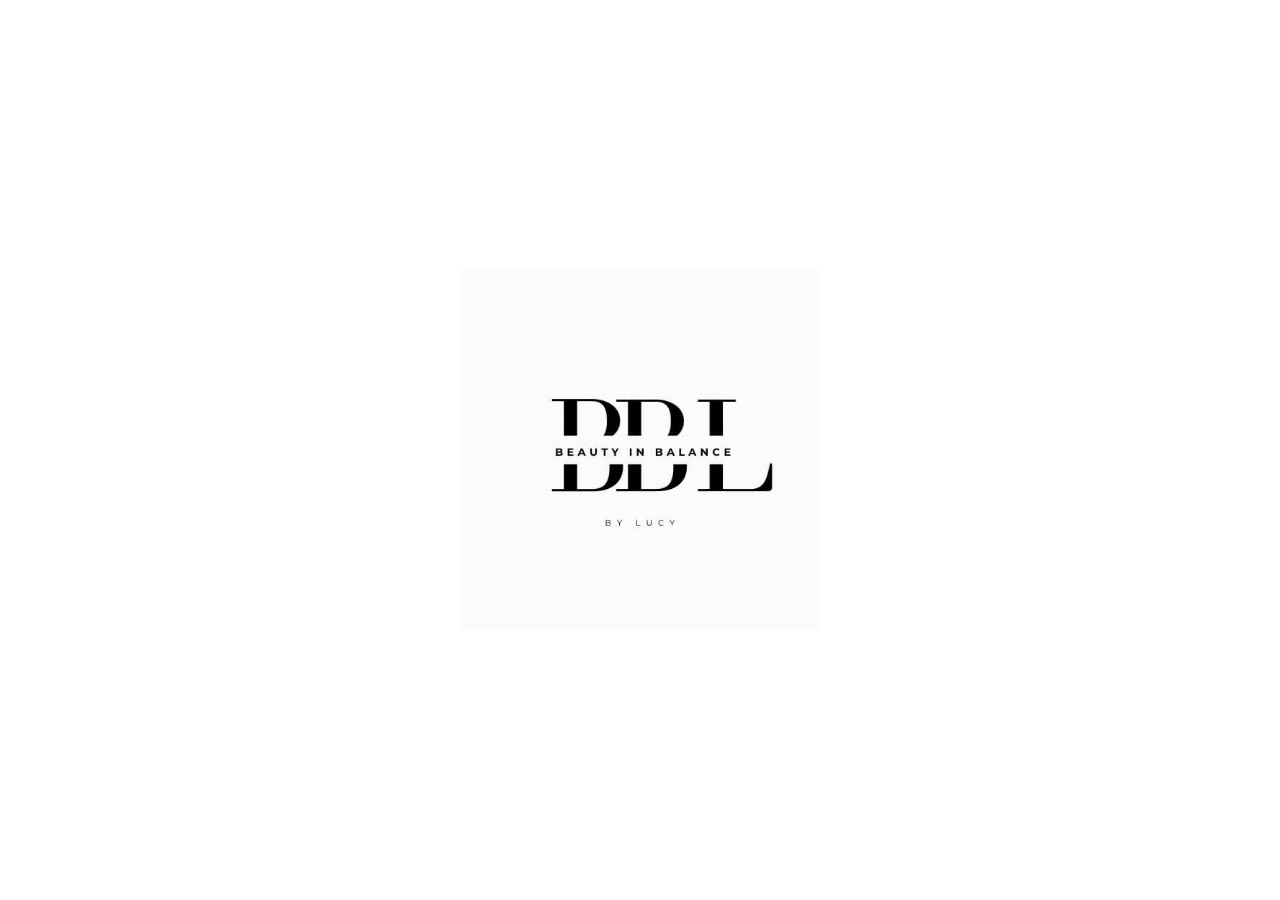
==== index.html @ 3a4e7eb5 "initial commit" ====
<!doctype html>
<html lang="cs">
  <head>
    <meta charset="UTF-8" />
    <meta name="viewport" content="width=device-width, initial-scale=1.0" />
    <title>Beauty in balance</title>
    <link rel="icon" type="image/jpeg" href="bbl_logo.jpg" />
    <style>
      html,
      body {
        height: 100%;
        margin: 0;
      }

      body {
        display: grid;
        place-items: center;
        background: #ffffff;
      }

      img {
        max-width: min(360px, 80vw);
        height: auto;
        display: block;
      }
    </style>
  </head>
  <body>
    <img src="bbl_logo.jpg" alt="Beauty in balance logo" />
  </body>
</html>
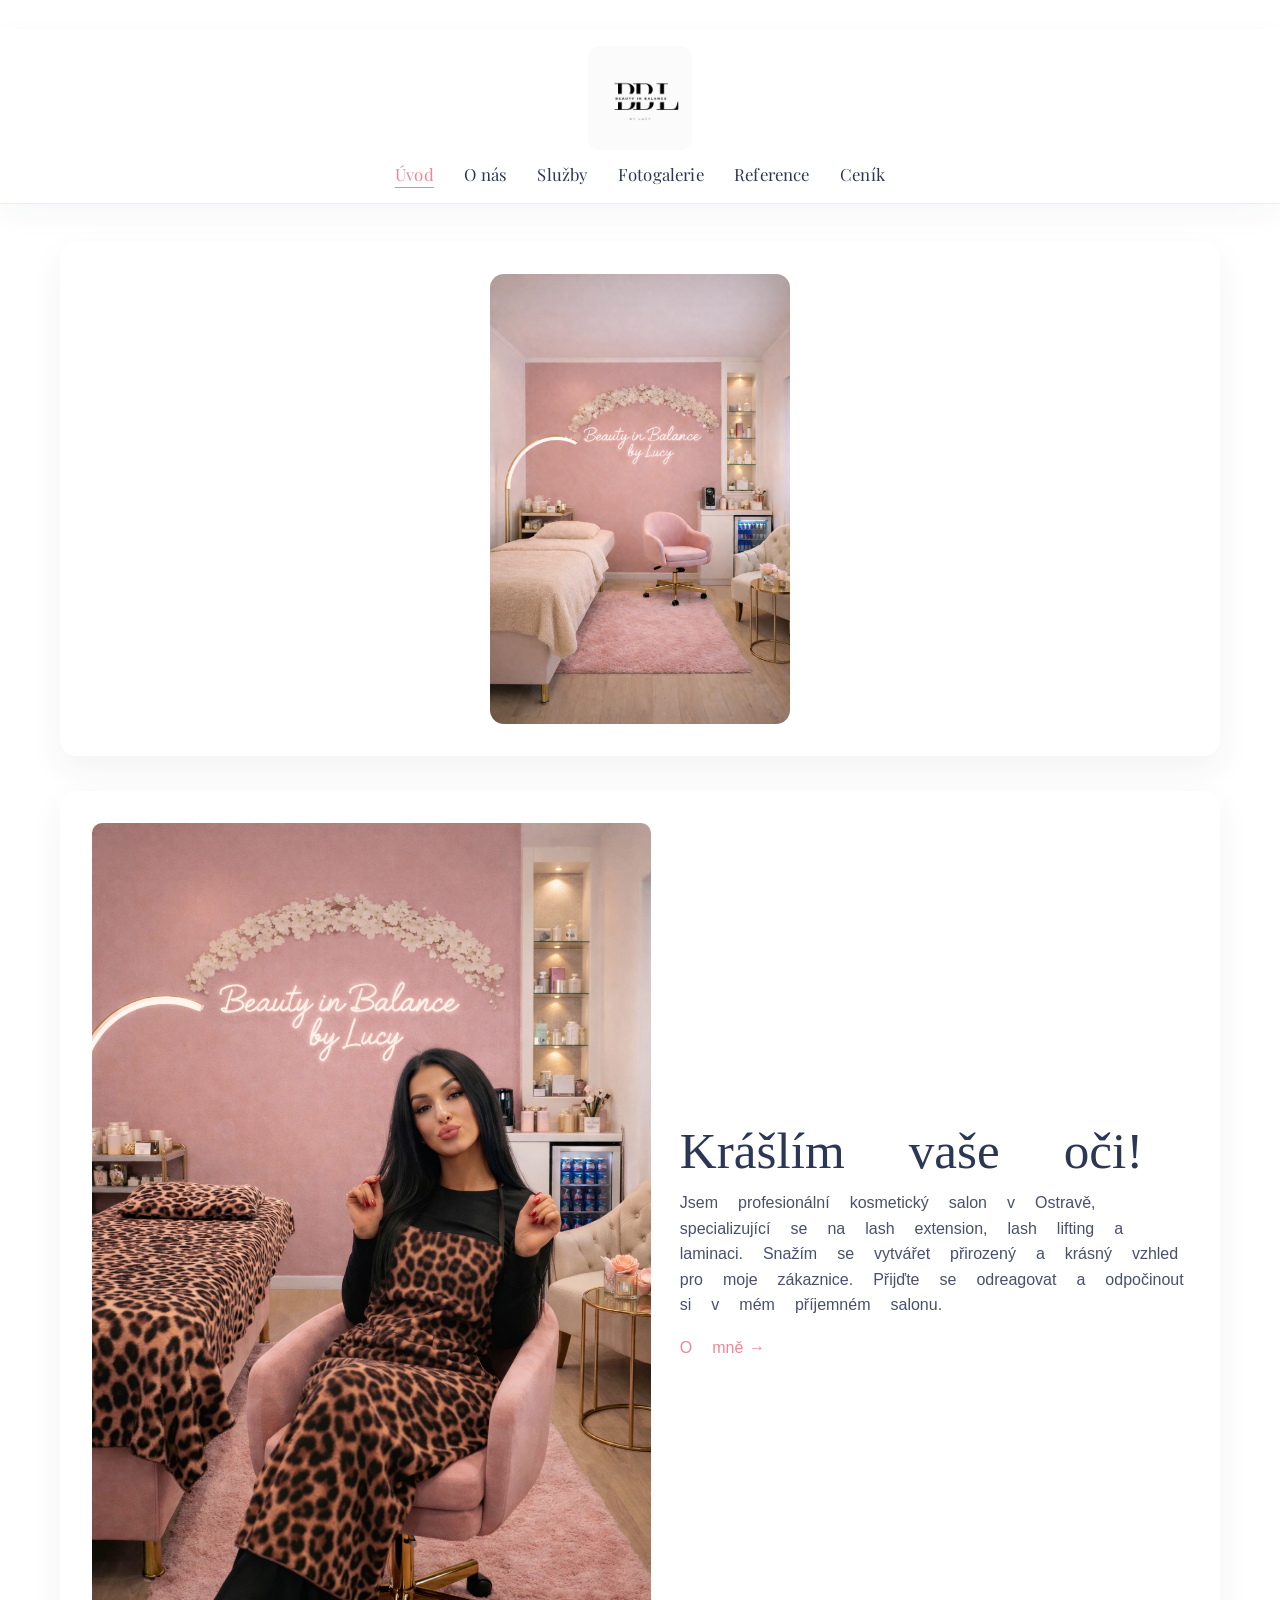
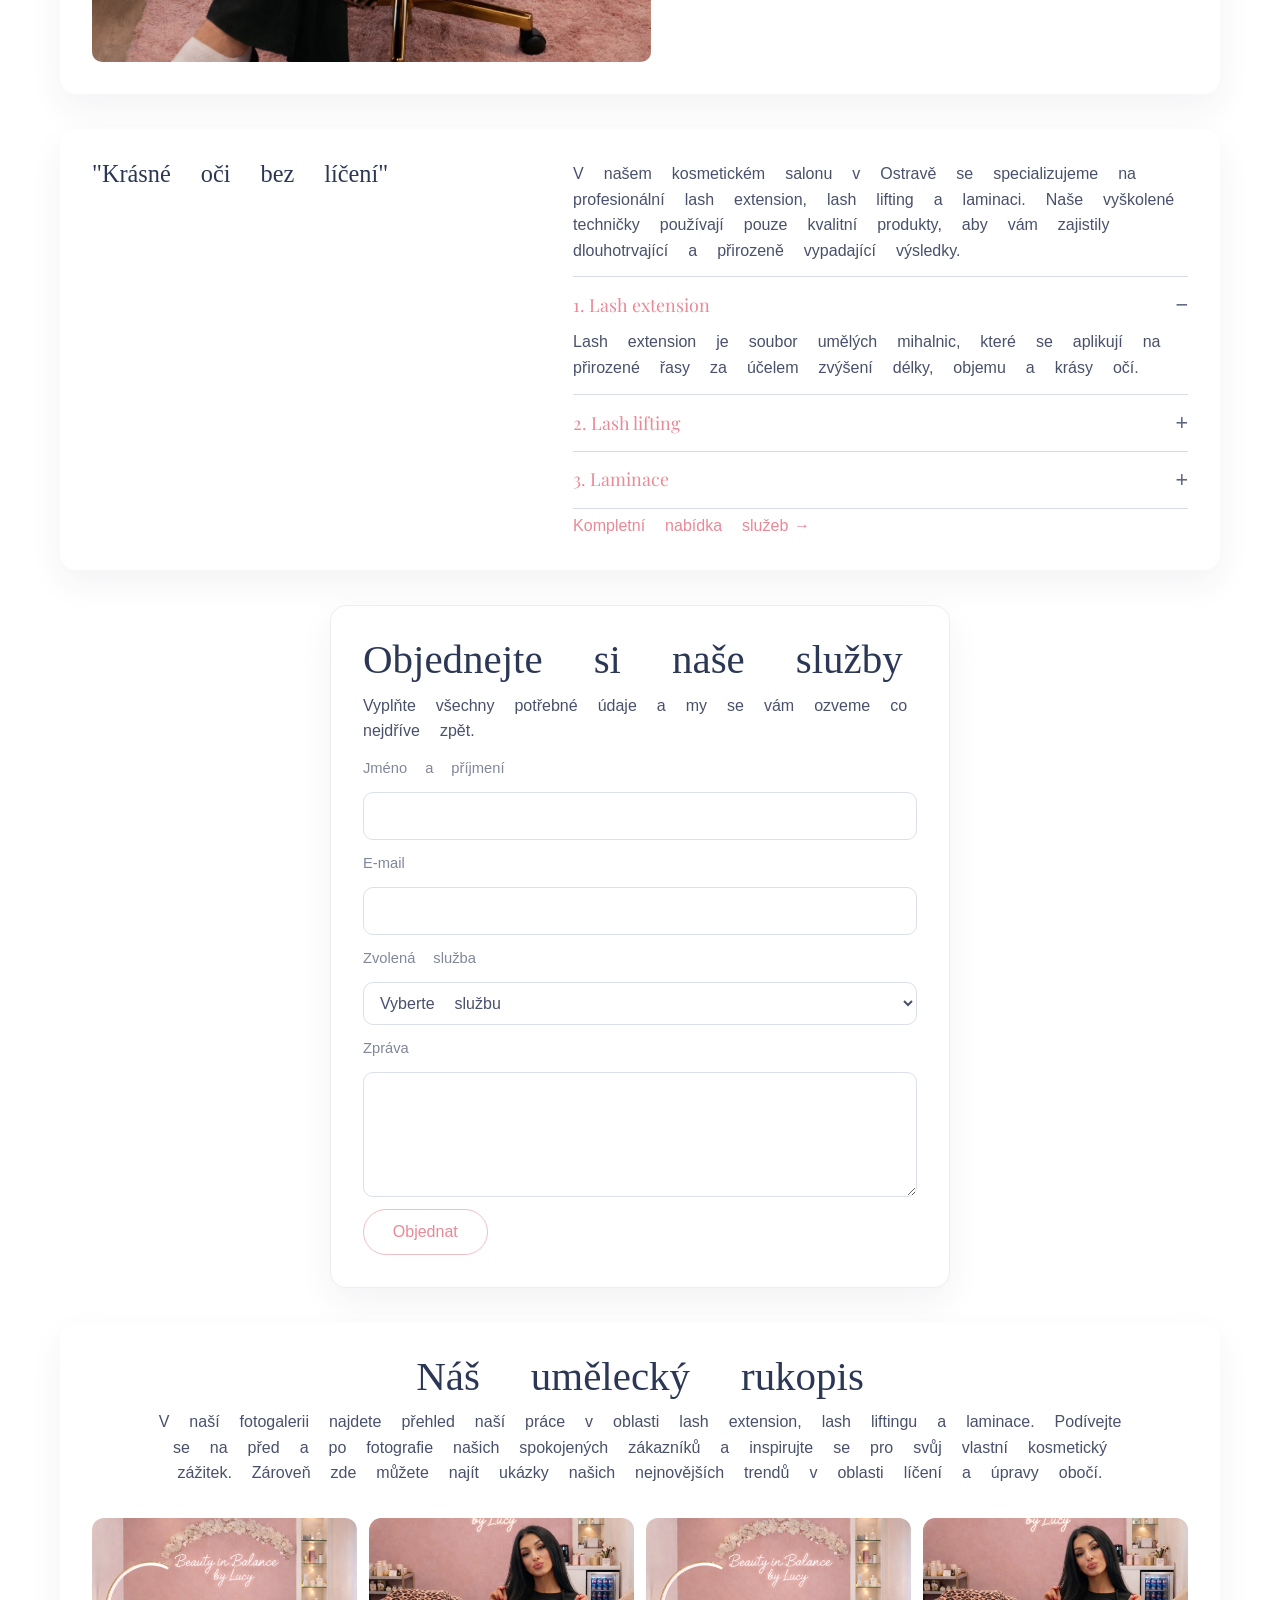
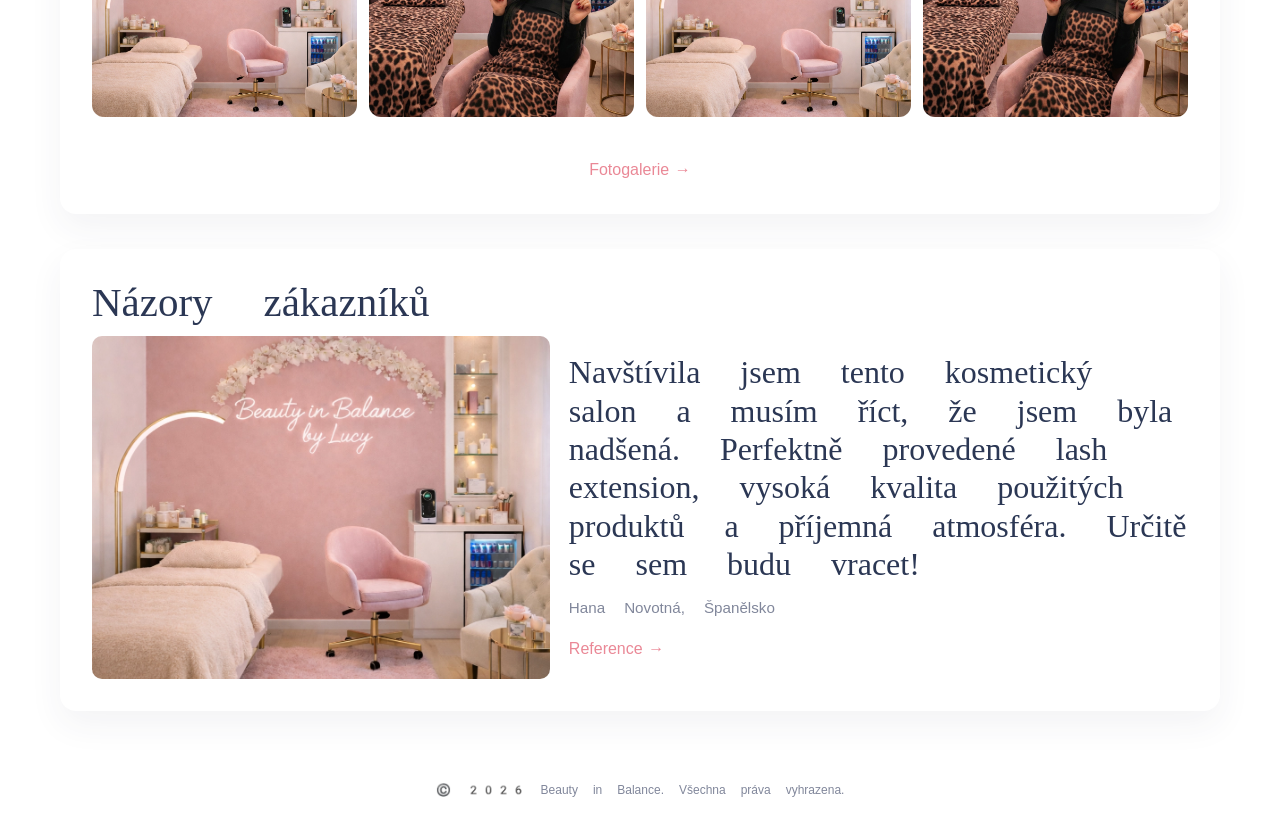
==== commit d85bc2d9: "update" ====
--- a/index.html
+++ b/index.html
@@ -3,29 +3,157 @@
   <head>
     <meta charset="UTF-8" />
     <meta name="viewport" content="width=device-width, initial-scale=1.0" />
-    <title>Beauty in balance</title>
+    <title>Beauty in Balance | Úvod</title>
+    <meta name="description" content="Kosmetický salon Beauty in Balance v Ostravě. Lash extension, lash lifting a laminace řas." />
     <link rel="icon" type="image/jpeg" href="bbl_logo.jpg" />
-    <style>
-      html,
-      body {
-        height: 100%;
-        margin: 0;
-      }
-
-      body {
-        display: grid;
-        place-items: center;
-        background: #ffffff;
-      }
-
-      img {
-        max-width: min(360px, 80vw);
-        height: auto;
-        display: block;
-      }
-    </style>
+    <link rel="preconnect" href="https://fonts.googleapis.com" />
+    <link rel="preconnect" href="https://fonts.gstatic.com" crossorigin />
+    <link href="https://fonts.googleapis.com/css2?family=Playfair+Display:wght@500;600;700&family=Manrope:wght@400;500;600&display=swap" rel="stylesheet" />
+    <link rel="stylesheet" href="style.css" />
   </head>
   <body>
-    <img src="bbl_logo.jpg" alt="Beauty in balance logo" />
+    <header class="site-header">
+      <div class="wrap">
+        <a class="logo" href="index.html">
+          <img src="bbl_logo.jpg" alt="Beauty in Balance" />
+        </a>
+        <nav class="site-nav" aria-label="Hlavní navigace">
+          <a class="active" href="index.html">Úvod</a>
+          <a href="o-nas.html">O nás</a>
+          <a href="sluzby.html">Služby</a>
+          <a href="fotogalerie.html">Fotogalerie</a>
+          <a href="reference.html">Reference</a>
+          <a href="cenik.html">Ceník</a>
+        </nav>
+      </div>
+    </header>
+
+    <main class="wrap home-page">
+      <section class="panel panel--center intro-mini">
+        <img src="salon.webp" alt="Interiér salonu" />
+      </section>
+
+      <section class="panel panel--split">
+        <img src="lucy.webp" alt="Kosmetička Beauty in Balance" class="media" />
+        <div class="content">
+          <h1>Krášlím vaše oči!</h1>
+          <p>
+            Jsem profesionální kosmetický salon v Ostravě, specializující se na lash
+            extension, lash lifting a laminaci. Snažím se vytvářet přirozený a krásný
+            vzhled pro moje zákaznice. Přijďte se odreagovat a odpočinout si v mém
+            příjemném salonu.
+          </p>
+          <a class="link-arrow" href="o-nas.html">O mně</a>
+        </div>
+      </section>
+
+      <section class="panel panel--services">
+        <div>
+          <h2>"Krásné oči bez líčení"</h2>
+        </div>
+        <div>
+          <p>
+            V našem kosmetickém salonu v Ostravě se specializujeme na profesionální
+            lash extension, lash lifting a laminaci. Naše vyškolené techničky používají
+            pouze kvalitní produkty, aby vám zajistily dlouhotrvající a přirozeně
+            vypadající výsledky.
+          </p>
+          <div class="service-list service-accordion">
+            <details open>
+              <summary>1. Lash extension</summary>
+              <div class="accordion-content">
+                <p>
+                  Lash extension je soubor umělých mihalnic, které se aplikují na
+                  přirozené řasy za účelem zvýšení délky, objemu a krásy očí.
+                </p>
+              </div>
+            </details>
+            <details>
+              <summary>2. Lash lifting</summary>
+              <div class="accordion-content">
+                <p>
+                  Dlouhotrvající natočení a zvýraznění vlastních řas bez prodlužování,
+                  ideální pro přirozený každodenní vzhled.
+                </p>
+              </div>
+            </details>
+            <details>
+              <summary>3. Laminace</summary>
+              <div class="accordion-content">
+                <p>
+                  Ošetření řas a obočí, které je vyživí, zafixuje tvar a dodá jim čistý,
+                  upravený vzhled.
+                </p>
+              </div>
+            </details>
+          </div>
+          <a class="link-arrow" href="sluzby.html">Kompletní nabídka služeb</a>
+        </div>
+      </section>
+
+      <section class="panel panel--form">
+        <h2>Objednejte si naše služby</h2>
+        <p>Vyplňte všechny potřebné údaje a my se vám ozveme co nejdříve zpět.</p>
+        <form>
+          <label for="name">Jméno a příjmení</label>
+          <input id="name" name="name" type="text" required />
+
+          <label for="email">E-mail</label>
+          <input id="email" name="email" type="email" required />
+
+          <label for="service">Zvolená služba</label>
+          <select id="service" name="service" required>
+            <option value="">Vyberte službu</option>
+            <option>Lash extension</option>
+            <option>Lash lifting</option>
+            <option>Laminace</option>
+          </select>
+
+          <label for="message">Zpráva</label>
+          <textarea id="message" name="message" rows="4"></textarea>
+
+          <button type="submit">Objednat</button>
+        </form>
+      </section>
+
+      <section class="panel panel--gallery home-gallery">
+        <h2>Náš umělecký rukopis</h2>
+        <p>
+          V naší fotogalerii najdete přehled naší práce v oblasti lash extension, lash liftingu a laminace.
+          Podívejte se na před a po fotografie našich spokojených zákazníků a inspirujte se pro svůj vlastní
+          kosmetický zážitek. Zároveň zde můžete najít ukázky našich nejnovějších trendů v oblasti líčení
+          a úpravy obočí.
+        </p>
+        <div class="gallery-grid">
+          <img src="salon.webp" alt="Salon detail" />
+          <img src="lucy.webp" alt="Práce v salonu" />
+          <img src="salon.webp" alt="Kosmetické ošetření" />
+          <img src="lucy.webp" alt="Vizáž salonu" />
+        </div>
+        <a class="link-arrow" href="fotogalerie.html">Fotogalerie</a>
+      </section>
+
+      <section class="panel panel--review">
+        <h2>Názory zákazníků</h2>
+        <div class="review-box">
+          <img src="salon.webp" alt="Spokojené zákaznice" />
+          <blockquote>
+            <p>
+              Navštívila jsem tento kosmetický salon a musím říct, že jsem byla
+              nadšená. Perfektně provedené lash extension, vysoká kvalita použitých
+              produktů a příjemná atmosféra. Určitě se sem budu vracet!
+            </p>
+            <footer>Hana Novotná, Španělsko</footer>
+            <a class="link-arrow" href="reference.html">Reference</a>
+          </blockquote>
+        </div>
+      </section>
+    </main>
+
+    <footer class="site-footer">
+      <div class="wrap">
+        <small>© 2026 Beauty in Balance. Všechna práva vyhrazena.</small>
+      </div>
+    </footer>
   </body>
 </html>
--- a/style.css
+++ b/style.css
@@ -0,0 +1,723 @@
+@import url("https://fonts.googleapis.com/css2?family=Playfair+Display:wght@400;500;600;700&display=swap");
+@import url("https://fonts.cdnfonts.com/css/metropolis-2");
+
+* {
+  box-sizing: border-box;
+}
+
+:root {
+  --bg: #ffffff;
+  --panel: #ffffff;
+  --text: #49506b;
+  --heading: #2b3754;
+  --muted: #81879b;
+  --line: #eceef3;
+  --accent: #f0a4ac;
+  --accent-strong: #ea8896;
+  --width: min(1160px, calc(100% - 2.4rem));
+  --font-heading: "Playfair Display Flex", Playfair-Display-Fallback, "Apple Color Emoji", "Noto Color Emoji", serif;
+  --font-body: "Metropolis", Metropolis-Fallback, "Apple Color Emoji", "Noto Color Emoji", sans-serif;
+}
+
+html,
+body {
+  margin: 0;
+  padding: 0;
+}
+
+body {
+  font-family: var(--font-body);
+  color: var(--text);
+  line-height: 1.6;
+  background: var(--bg);
+}
+
+img {
+  max-width: 100%;
+  display: block;
+}
+
+.wrap {
+  width: var(--width);
+  margin: 0 auto;
+}
+
+.site-header {
+  background: #ffffff;
+  border-bottom: 1px solid var(--line);
+  margin-top: 1.8rem;
+  box-shadow: 0 10px 30px rgba(36, 45, 71, 0.04);
+}
+
+.site-header .wrap {
+  padding: 1.1rem 1rem 0.95rem;
+  display: flex;
+  flex-direction: column;
+  align-items: center;
+  gap: 1rem;
+}
+
+.logo img {
+  width: 104px;
+  height: 104px;
+  object-fit: contain;
+  border: 0;
+  background: #fff;
+  border-radius: 12px;
+}
+
+.site-nav {
+  display: flex;
+  flex-wrap: wrap;
+  justify-content: center;
+  gap: 1.9rem;
+}
+
+.site-nav a {
+  text-decoration: none;
+  color: var(--heading);
+  font-size: clamp(1.05rem, 1.2vw, 1.32rem);
+  font-weight: 400;
+  line-height: 1;
+  letter-spacing: 0.01em;
+  font-family: "Playfair Display", var(--font-heading);
+  border-bottom: 1px solid transparent;
+  padding-bottom: 0.22rem;
+}
+
+.site-nav a:hover,
+.site-nav a.active {
+  color: var(--accent-strong);
+  border-bottom-color: var(--accent-strong);
+}
+
+main.wrap {
+  padding: 2.4rem 0 2rem;
+}
+
+.panel {
+  background: var(--panel);
+  border-radius: 16px;
+  margin-bottom: 2.2rem;
+  padding: 2rem;
+  border: 1px solid var(--line);
+  box-shadow: 0 14px 34px rgba(43, 55, 84, 0.06);
+}
+
+.panel h1,
+.panel h2,
+.panel h3 {
+  font-family: var(--font-heading);
+  color: var(--heading);
+  margin: 0 0 0.7rem;
+  line-height: 1.05;
+  font-weight: 400;
+}
+
+.panel h1 {
+  font-size: clamp(2.4rem, 4vw, 3.8rem);
+}
+
+.panel h2 {
+  font-size: clamp(1.8rem, 3.2vw, 3rem);
+}
+
+.panel p {
+  margin: 0 0 0.8rem;
+}
+
+.section-title {
+  text-align: center;
+  margin-bottom: 2rem;
+}
+
+.section-title .line {
+  width: 76px;
+  height: 3px;
+  background: var(--accent-strong);
+  margin: 0.9rem auto 0;
+}
+
+.lead {
+  max-width: 900px;
+  margin: 0 auto;
+  text-align: center;
+  font-size: 1.05rem;
+}
+
+.intro-mini {
+  display: grid;
+  place-items: center;
+}
+
+.intro-mini img {
+  width: min(300px, 100%);
+  border-radius: 14px;
+}
+
+.panel--split {
+  display: grid;
+  grid-template-columns: 1.1fr 1fr;
+  gap: 1.8rem;
+  align-items: center;
+}
+
+.panel--split .media {
+  width: 100%;
+  border-radius: 10px;
+  object-fit: cover;
+}
+
+.link-arrow {
+  display: inline-flex;
+  align-items: center;
+  gap: 0.35rem;
+  color: var(--accent-strong);
+  text-decoration: none;
+  font-weight: 400;
+  margin-top: 0.25rem;
+}
+
+.link-arrow::after {
+  content: "→";
+}
+
+.panel--services {
+  display: grid;
+  grid-template-columns: 1fr 1.35fr;
+  gap: 1.6rem;
+}
+
+.service-list article {
+  border-top: 1px solid var(--line);
+  padding: 0.8rem 0;
+}
+
+.service-list article:last-child {
+  border-bottom: 1px solid var(--line);
+}
+
+.service-list h3 {
+  margin-bottom: 0.45rem;
+  color: var(--accent-strong);
+}
+
+.service-accordion details {
+  border-top: 1px solid #d8dce6;
+  padding: 0.85rem 0;
+  overflow: hidden;
+}
+
+.service-accordion details:last-child {
+  border-bottom: 1px solid #d8dce6;
+}
+
+.service-accordion summary {
+  list-style: none;
+  cursor: pointer;
+  color: var(--accent-strong);
+  font-family: "Playfair Display", var(--font-heading);
+  font-size: clamp(1.12rem, 1.4vw, 1.45rem);
+  font-weight: 400;
+  display: flex;
+  align-items: center;
+  justify-content: space-between;
+  gap: 0.8rem;
+}
+
+.service-accordion summary::-webkit-details-marker {
+  display: none;
+}
+
+.service-accordion summary::after {
+  content: "+";
+  color: #5e6680;
+  font-family: var(--font-body);
+  font-size: 1.35rem;
+  line-height: 1;
+}
+
+.service-accordion details[open] summary::after {
+  content: "−";
+}
+
+.service-accordion .accordion-content {
+  display: grid;
+  grid-template-rows: 0fr;
+  opacity: 0;
+  transition: grid-template-rows 0.62s ease, opacity 0.5s ease;
+}
+
+.service-accordion .accordion-content p {
+  overflow: hidden;
+  margin: 0;
+}
+
+.service-accordion details[open] .accordion-content {
+  grid-template-rows: 1fr;
+  opacity: 1;
+  margin-top: 0.6rem;
+}
+
+.about-images {
+  display: grid;
+  grid-template-columns: 1.6fr 1fr;
+  gap: 1.2rem;
+  margin-top: 2.2rem;
+}
+
+.about-images img {
+  width: 100%;
+  border-radius: 20px;
+  aspect-ratio: 4 / 3;
+  object-fit: cover;
+}
+
+.about-bottom {
+  display: grid;
+  grid-template-columns: 1fr 1.2fr;
+  gap: 2rem;
+  margin-top: 2.4rem;
+}
+
+.about-bottom h2 {
+  margin-top: 0.2rem;
+}
+
+.services-intro {
+  max-width: 940px;
+  margin: 0 auto 3rem;
+  text-align: center;
+  font-size: 1.1rem;
+}
+
+.service-grid-3 {
+  display: grid;
+  grid-template-columns: repeat(3, 1fr);
+  gap: 2rem 2.4rem;
+}
+
+.service-block h3 {
+  font-size: clamp(2rem, 2vw, 2.4rem);
+  margin-bottom: 1rem;
+}
+
+.service-block p {
+  font-size: 1.02rem;
+}
+
+.panel--form {
+  max-width: 620px;
+  margin-left: auto;
+  margin-right: auto;
+}
+
+form {
+  display: grid;
+  gap: 0.75rem;
+}
+
+label {
+  font-size: 0.92rem;
+  color: var(--muted);
+}
+
+input,
+select,
+textarea {
+  width: 100%;
+  border: 1px solid #dce0e8;
+  border-radius: 10px;
+  padding: 0.62rem 0.75rem;
+  font: inherit;
+  color: var(--text);
+  background: #fff;
+}
+
+button {
+  width: fit-content;
+  background: #fff;
+  color: var(--accent-strong);
+  border: 1px solid #f2bec6;
+  border-radius: 999px;
+  padding: 0.58rem 1.8rem;
+  font: inherit;
+  font-weight: 400;
+  cursor: pointer;
+  transition: 0.2s ease;
+}
+
+button:hover {
+  transform: translateY(-1px);
+  box-shadow: 0 8px 18px rgba(234, 135, 151, 0.18);
+}
+
+.panel--gallery .gallery-grid {
+  display: grid;
+  grid-template-columns: repeat(3, 1fr);
+  gap: 0.9rem;
+  margin: 2rem 0;
+}
+
+.panel--gallery .gallery-grid img {
+  border-radius: 18px;
+  aspect-ratio: 1 / 1;
+  object-fit: cover;
+}
+
+.home-gallery .gallery-grid {
+  grid-template-columns: repeat(4, minmax(0, 1fr));
+  gap: 0.75rem;
+}
+
+.home-gallery .gallery-grid img {
+  aspect-ratio: 4 / 3;
+  border-radius: 12px;
+}
+
+.home-gallery {
+  text-align: center;
+}
+
+.home-gallery p {
+  max-width: 980px;
+  margin: 0 auto 0.85rem;
+  text-align: center;
+}
+
+.home-gallery .link-arrow {
+  margin-top: 0.5rem;
+}
+
+.reservation-lead {
+  max-width: 760px;
+  margin: 0 auto;
+  text-align: center;
+  font-family: var(--font-body);
+  color: var(--text);
+  font-size: 1.02rem;
+  line-height: 1.6;
+}
+
+.reference-page .panel {
+  border: none;
+}
+
+.reference-page .reservation-lead {
+  width: min(760px, 100%);
+  margin-left: auto;
+  margin-right: auto;
+  text-align: center;
+}
+
+.fotogalerie-page .panel--gallery {
+  border: none;
+}
+
+.fotogalerie-page .lead {
+  width: min(900px, 100%);
+  margin-left: auto;
+  margin-right: auto;
+  text-align: center;
+}
+
+.sluzby-page .panel {
+  border: none;
+}
+
+.sluzby-page .section-title h1 {
+  font-size: clamp(1.8rem, 2.6vw, 2.4rem);
+}
+
+.sluzby-page .services-intro {
+  max-width: 980px;
+  margin: 0 auto 3.8rem;
+  text-align: center;
+  font-family: "Playfair Display", var(--font-heading);
+  font-size: clamp(1.05rem, 1.4vw, 1.25rem);
+  line-height: 1.55;
+}
+
+.sluzby-page .service-grid-3 {
+  gap: 2.8rem 3rem;
+}
+
+.o-nas-page .panel {
+  border: none;
+}
+
+.o-nas-page .lead {
+  width: min(900px, 100%);
+  margin-left: auto;
+  margin-right: auto;
+  text-align: center;
+}
+
+.o-nas-page .about-bottom h2 {
+  font-size: clamp(1.35rem, 1.9vw, 1.8rem);
+}
+
+.home-page .panel {
+  border: none;
+}
+
+.home-page .panel--form {
+  border: 1px solid var(--line);
+}
+
+.home-page .panel--services h2 {
+  font-size: clamp(1.35rem, 1.9vw, 1.8rem);
+}
+
+.review-grid-2 {
+  margin-top: 4rem;
+  display: grid;
+  grid-template-columns: repeat(2, 1fr);
+  gap: 2.6rem 2.2rem;
+}
+
+.review-entry p {
+  margin-bottom: 0.8rem;
+}
+
+.review-entry strong {
+  color: var(--heading);
+  font-size: 1.7rem;
+  font-family: var(--font-heading);
+  font-weight: 400;
+}
+
+.pricing-columns {
+  margin-top: 3rem;
+  display: grid;
+  grid-template-columns: repeat(2, 1fr);
+  gap: 2.2rem;
+}
+
+.price-col h2 {
+  margin-bottom: 1.6rem;
+}
+
+.price-item {
+  border-bottom: 1px solid #cecece;
+  padding: 0.85rem 0 1rem;
+}
+
+.price-item-head {
+  display: flex;
+  justify-content: space-between;
+  gap: 0.8rem;
+  margin-bottom: 0.15rem;
+}
+
+.price-item h3 {
+  margin: 0;
+  color: var(--accent-strong);
+  font-size: clamp(1.9rem, 2.3vw, 2.4rem);
+}
+
+.price-item .cost {
+  color: var(--accent-strong);
+  font-family: var(--font-heading);
+  font-size: 2.1rem;
+}
+
+.price-item p {
+  margin: 0;
+}
+
+.cenik-page .price-item h3 {
+  font-family: "Playfair Display", var(--font-heading);
+}
+
+.cenik-page .price-col h2,
+.cenik-page .price-item .cost,
+.cenik-page .price-item p,
+.cenik-page .lead {
+  font-family: var(--font-body);
+}
+
+.cenik-page .section-title h1 {
+  font-size: clamp(2rem, 3.2vw, 2.8rem);
+}
+
+.cenik-page .lead {
+  text-align: center;
+  max-width: 940px;
+  margin: 0 auto;
+}
+
+.cenik-page .panel {
+  border: none;
+}
+
+.cenik-page .price-col h2 {
+  font-size: clamp(1.7rem, 2.2vw, 2.15rem);
+  margin-bottom: 2.35rem;
+}
+
+.cenik-page .price-item h3 {
+  font-size: 20px;
+  font-weight: 700;
+}
+
+.cenik-page .price-item .cost {
+  font-family: "Playfair Display", var(--font-heading);
+  font-size: clamp(1.25rem, 1.55vw, 1.55rem);
+}
+
+.cenik-page .price-item p {
+  font-size: 1.02rem;
+  line-height: 1.45;
+}
+
+.cenik-page .price-item {
+  display: grid;
+  grid-template-columns: minmax(0, 1fr) auto;
+  column-gap: 1.1rem;
+  row-gap: 0.25rem;
+  align-items: start;
+}
+
+.cenik-page .price-item-head {
+  display: contents;
+}
+
+.cenik-page .price-item h3 {
+  grid-column: 1;
+}
+
+.cenik-page .price-item .cost {
+  grid-column: 2;
+  white-space: nowrap;
+}
+
+.cenik-page .price-item p {
+  grid-column: 1;
+}
+
+.cenik-page .price-col .price-item:first-of-type {
+  margin-top: 0.55rem;
+}
+
+.panel--review .review-box {
+  display: grid;
+  grid-template-columns: 0.85fr 1.15fr;
+  gap: 1.2rem;
+  align-items: center;
+}
+
+.review-box img {
+  border-radius: 10px;
+  aspect-ratio: 4 / 3;
+  object-fit: cover;
+}
+
+blockquote {
+  margin: 0;
+}
+
+blockquote p {
+  font-family: var(--font-heading);
+  font-size: clamp(1.2rem, 2.5vw, 2rem);
+  color: var(--heading);
+  line-height: 1.2;
+}
+
+strong,
+b {
+  font-weight: 400;
+}
+
+blockquote footer {
+  margin-bottom: 0.7rem;
+  color: var(--muted);
+  font-size: 0.95rem;
+}
+
+.page-hero {
+  text-align: center;
+  padding: 2.4rem 1rem;
+}
+
+.simple-grid {
+  display: grid;
+  grid-template-columns: repeat(3, 1fr);
+  gap: 1rem;
+}
+
+.simple-card {
+  border: 1px solid var(--line);
+  background: #fff;
+  padding: 1rem;
+  border-radius: 4px;
+}
+
+.site-footer {
+  padding: 0 0 1.8rem;
+  color: var(--muted);
+  font-size: 0.9rem;
+  text-align: center;
+}
+
+@media (max-width: 980px) {
+  .panel--split,
+  .panel--services,
+  .panel--review .review-box,
+  .simple-grid,
+  .panel--gallery .gallery-grid,
+  .service-grid-3,
+  .pricing-columns,
+  .about-images,
+  .about-bottom,
+  .review-grid-2 {
+    grid-template-columns: 1fr 1fr;
+  }
+
+  .price-item h3 {
+    font-size: clamp(1.5rem, 3vw, 2rem);
+  }
+
+  .price-item .cost {
+    font-size: 1.7rem;
+  }
+}
+
+@media (max-width: 700px) {
+  .site-header {
+    margin-top: 0;
+  }
+
+  .panel--split,
+  .panel--services,
+  .panel--review .review-box,
+  .simple-grid,
+  .panel--gallery .gallery-grid,
+  .service-grid-3,
+  .pricing-columns,
+  .about-images,
+  .about-bottom,
+  .review-grid-2 {
+    grid-template-columns: 1fr;
+  }
+
+  .panel {
+    padding: 1.15rem;
+  }
+
+  .site-nav {
+    gap: 0.7rem 1rem;
+  }
+
+  .site-nav a {
+    font-size: 1rem;
+  }
+
+  .service-accordion summary {
+    font-size: 1.05rem;
+  }
+
+  .home-gallery .gallery-grid {
+    grid-template-columns: repeat(2, minmax(0, 1fr));
+  }
+}
